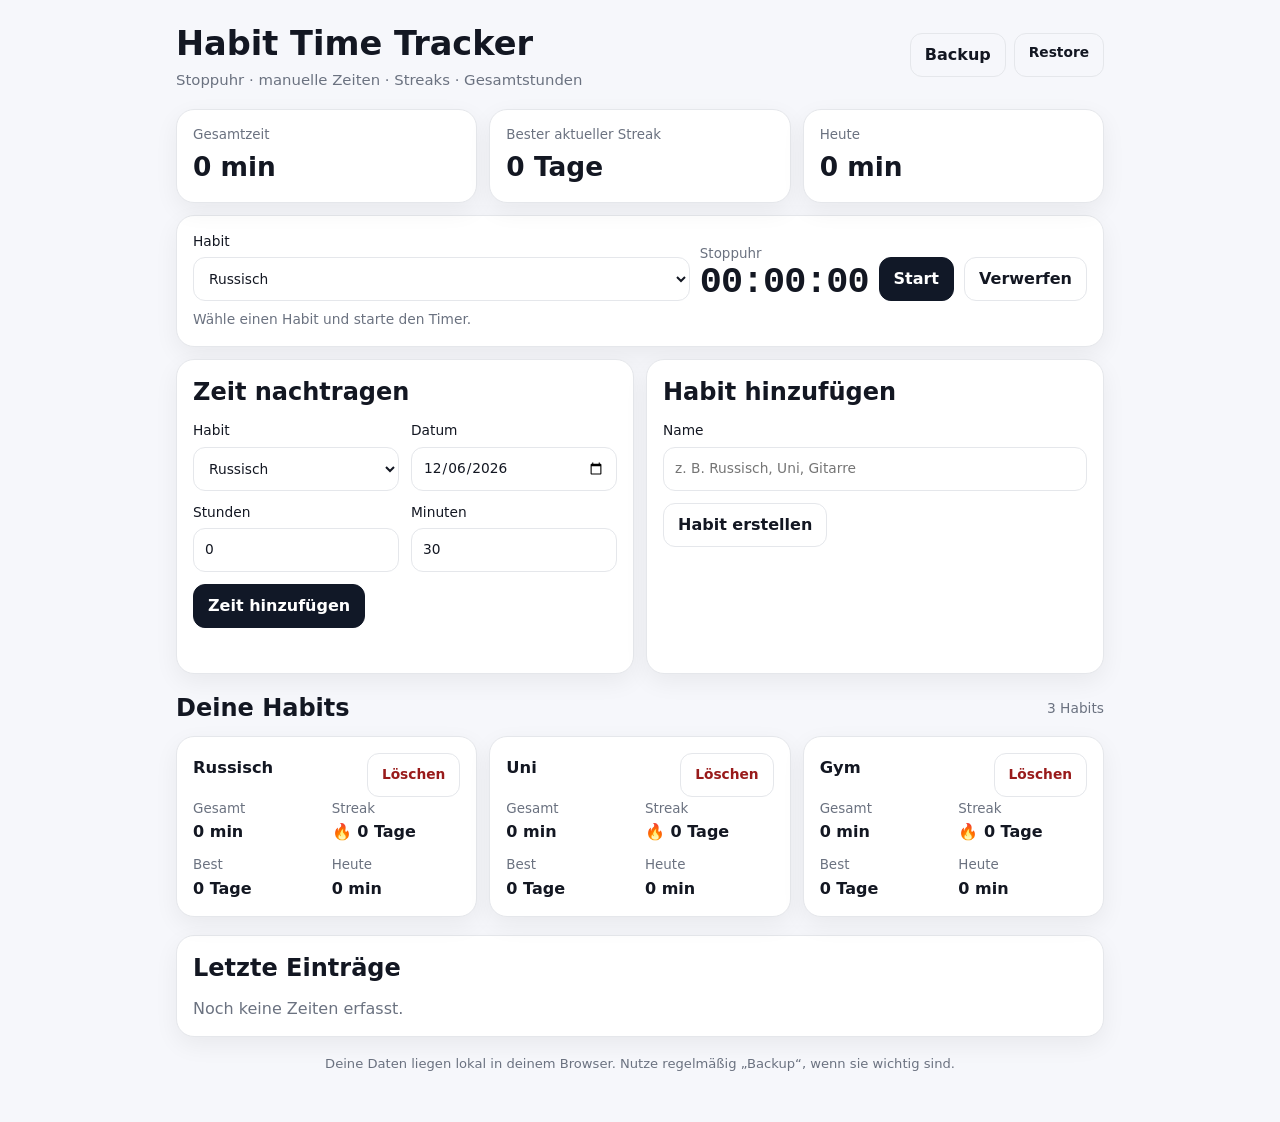
==== index.html @ 6d6ec173 "Add files via upload" ====
<!doctype html>
<html lang="de">
<head>
  <meta charset="utf-8">
  <meta name="viewport" content="width=device-width, initial-scale=1, viewport-fit=cover">
  <meta name="theme-color" content="#111827">
  <meta name="apple-mobile-web-app-capable" content="yes">
  <meta name="apple-mobile-web-app-status-bar-style" content="default">
  <meta name="apple-mobile-web-app-title" content="Time Tracker">
  <title>Habit Time Tracker</title>
  <link rel="manifest" href="./manifest.webmanifest">
  <link rel="icon" href="./icon.svg" type="image/svg+xml">
  <style>
    :root{
      --bg:#f6f7fb;--card:#ffffff;--text:#131722;--muted:#6b7280;--border:#e5e7eb;
      --accent:#111827;--accentText:#fff;--good:#166534;--danger:#991b1b;
      --shadow:0 8px 24px rgba(0,0,0,.06)
    }
    @media(prefers-color-scheme:dark){
      :root{--bg:#0f1115;--card:#171a21;--text:#f3f4f6;--muted:#9ca3af;--border:#2b303a;--accent:#f3f4f6;--accentText:#111827;--shadow:none}
    }
    *{box-sizing:border-box}
    body{margin:0;background:var(--bg);color:var(--text);font:16px/1.4 system-ui,-apple-system,BlinkMacSystemFont,"Segoe UI",sans-serif}
    button,input,select{font:inherit}
    button{cursor:pointer}
    .wrap{max-width:960px;margin:0 auto;padding:20px 16px 48px}
    header{display:flex;gap:12px;justify-content:space-between;align-items:center;margin-bottom:18px}
    h1{font-size:clamp(1.5rem,4vw,2.1rem);margin:0}
    .sub{color:var(--muted);font-size:.93rem;margin-top:3px}
    .grid{display:grid;gap:12px}
    .stats{grid-template-columns:repeat(3,1fr)}
    .two{grid-template-columns:repeat(2,1fr)}
    .card{background:var(--card);border:1px solid var(--border);border-radius:18px;padding:16px;box-shadow:var(--shadow)}
    .label{color:var(--muted);font-size:.84rem}
    .value{font-size:1.65rem;font-weight:750;margin-top:4px;word-break:break-word}
    .row{display:flex;gap:10px;align-items:end;flex-wrap:wrap}
    .grow{flex:1 1 180px}
    label{display:block;font-size:.86rem}
    input,select{width:100%;min-height:44px;margin-top:6px;border:1px solid var(--border);border-radius:12px;background:transparent;color:var(--text);padding:9px 11px}
    .btn{min-height:44px;border-radius:12px;padding:9px 14px;border:1px solid var(--border);background:transparent;color:var(--text);font-weight:650}
    .btn.primary{background:var(--accent);color:var(--accentText);border-color:var(--accent)}
    .btn.danger{color:var(--danger)}
    .timer{font:750 2.3rem/1 ui-monospace,SFMono-Regular,Menlo,monospace;letter-spacing:-1px}
    .section-title{font-weight:750;margin:0 0 12px}
    .habit-grid{grid-template-columns:repeat(3,1fr)}
    .habit-card h3{margin:0 0 12px;font-size:1.02rem}
    .mini{display:grid;grid-template-columns:1fr 1fr;gap:10px}
    .mini strong{display:block;margin-top:2px}
    .history-item{display:flex;justify-content:space-between;gap:12px;padding:10px 0;border-bottom:1px solid var(--border)}
    .history-item:last-child{border-bottom:0}
    .muted{color:var(--muted)}
    .small{font-size:.86rem}
    .status{min-height:20px;margin-top:9px;color:var(--muted);font-size:.86rem}
    .toolbar{display:flex;gap:8px;flex-wrap:wrap}
    .file-btn{position:relative;overflow:hidden}
    .file-btn input{position:absolute;inset:0;opacity:0;cursor:pointer;margin:0}
    footer{margin-top:18px;color:var(--muted);font-size:.82rem;text-align:center}
    @media(max-width:700px){
      .stats,.two,.habit-grid{grid-template-columns:1fr}
      header{align-items:flex-start;flex-direction:column}
      .timer{font-size:2rem}
    }
  </style>
</head>
<body>
<div class="wrap">
  <header>
    <div>
      <h1>Habit Time Tracker</h1>
      <div class="sub">Stoppuhr · manuelle Zeiten · Streaks · Gesamtstunden</div>
    </div>
    <div class="toolbar">
      <button id="exportBtn" class="btn" type="button">Backup</button>
      <label class="btn file-btn">Restore<input id="importInput" type="file" accept="application/json"></label>
    </div>
  </header>

  <section class="grid stats">
    <div class="card"><div class="label">Gesamtzeit</div><div id="totalTime" class="value">0 h</div></div>
    <div class="card"><div class="label">Bester aktueller Streak</div><div id="bestCurrentStreak" class="value">0 Tage</div></div>
    <div class="card"><div class="label">Heute</div><div id="todayTime" class="value">0 min</div></div>
  </section>

  <section class="card" style="margin-top:12px">
    <div class="row">
      <div class="grow">
        <label>Habit
          <select id="timerHabit"></select>
        </label>
      </div>
      <div>
        <div class="label">Stoppuhr</div>
        <div id="timerDisplay" class="timer">00:00:00</div>
      </div>
      <button id="timerBtn" class="btn primary" type="button">Start</button>
      <button id="discardBtn" class="btn" type="button" disabled>Verwerfen</button>
    </div>
    <div id="timerMessage" class="status">Wähle einen Habit und starte den Timer.</div>
  </section>

  <section class="grid two" style="margin-top:12px">
    <form id="manualForm" class="card">
      <h2 class="section-title">Zeit nachtragen</h2>
      <div class="grid two">
        <label>Habit<select id="manualHabit"></select></label>
        <label>Datum<input id="manualDate" type="date"></label>
        <label>Stunden<input id="manualHours" type="number" min="0" max="24" step="1" value="0"></label>
        <label>Minuten<input id="manualMinutes" type="number" min="0" max="59" step="1" value="30"></label>
      </div>
      <button class="btn primary" style="margin-top:12px" type="submit">Zeit hinzufügen</button>
      <div id="manualMessage" class="status"></div>
    </form>

    <form id="habitForm" class="card">
      <h2 class="section-title">Habit hinzufügen</h2>
      <label>Name<input id="habitName" type="text" maxlength="40" placeholder="z. B. Russisch, Uni, Gitarre"></label>
      <button class="btn" style="margin-top:12px" type="submit">Habit erstellen</button>
      <div id="habitMessage" class="status"></div>
    </form>
  </section>

  <section style="margin-top:18px">
    <div class="row" style="justify-content:space-between;align-items:center">
      <h2 class="section-title" style="margin:0">Deine Habits</h2>
      <div id="habitCount" class="muted small"></div>
    </div>
    <div id="habitCards" class="grid habit-grid" style="margin-top:10px"></div>
  </section>

  <section class="card" style="margin-top:18px">
    <h2 class="section-title">Letzte Einträge</h2>
    <div id="history"></div>
  </section>

  <footer>Deine Daten liegen lokal in deinem Browser. Nutze regelmäßig „Backup“, wenn sie wichtig sind.</footer>
</div>

<script>
(() => {
  const DB_NAME = 'habit_time_tracker_db';
  const DB_VERSION = 1;
  const $ = s => document.querySelector(s);
  let db;
  let habits = [];
  let entries = [];
  let running = false;
  let timerStartedAt = 0;
  let timerHabitId = null;
  let timerInterval = null;

  function uid(){
    return (crypto.randomUUID && crypto.randomUUID()) || `${Date.now()}-${Math.random().toString(16).slice(2)}`;
  }
  function todayISO(){
    const d = new Date();
    return [d.getFullYear(), String(d.getMonth()+1).padStart(2,'0'), String(d.getDate()).padStart(2,'0')].join('-');
  }
  function escapeHtml(s){
    return String(s).replace(/[&<>"']/g,c=>({'&':'&amp;','<':'&lt;','>':'&gt;','"':'&quot;',"'":'&#039;'}[c]));
  }
  function formatDuration(sec){
    sec = Math.max(0, Math.round(Number(sec)||0));
    const h = Math.floor(sec/3600), m = Math.floor((sec%3600)/60);
    return h ? `${h} h ${String(m).padStart(2,'0')} min` : `${m} min`;
  }
  function timerText(sec){
    sec=Math.max(0,Math.floor(sec));
    return [Math.floor(sec/3600),Math.floor((sec%3600)/60),sec%60].map(x=>String(x).padStart(2,'0')).join(':');
  }
  function currentElapsed(){
    return running ? (Date.now()-timerStartedAt)/1000 : 0;
  }
  function dateParts(iso){
    const [y,m,d]=iso.split('-').map(Number);
    return new Date(Date.UTC(y,m-1,d));
  }
  function dayDiff(a,b){return Math.round((dateParts(b)-dateParts(a))/86400000)}
  function streakForHabit(habitId){
    const dates=[...new Set(entries.filter(e=>e.habitId===habitId&&e.seconds>0).map(e=>e.date))].sort();
    if(!dates.length) return {current:0,best:0};
    let best=1,run=1;
    for(let i=1;i<dates.length;i++){
      if(dayDiff(dates[i-1],dates[i])===1) run++; else run=1;
      best=Math.max(best,run);
    }
    let anchor=todayISO();
    const set=new Set(dates);
    if(!set.has(anchor)){
      const d=new Date(); d.setDate(d.getDate()-1);
      anchor=[d.getFullYear(),String(d.getMonth()+1).padStart(2,'0'),String(d.getDate()).padStart(2,'0')].join('-');
    }
    let current=0;
    if(set.has(anchor)){
      current=1;
      let cursor=anchor;
      while(true){
        const d=dateParts(cursor); d.setUTCDate(d.getUTCDate()-1);
        const prev=d.toISOString().slice(0,10);
        if(!set.has(prev)) break;
        current++; cursor=prev;
      }
    }
    return {current,best};
  }

  function openDB(){
    return new Promise((resolve,reject)=>{
      const req=indexedDB.open(DB_NAME,DB_VERSION);
      req.onupgradeneeded=()=>{
        const d=req.result;
        if(!d.objectStoreNames.contains('habits')) d.createObjectStore('habits',{keyPath:'id'});
        if(!d.objectStoreNames.contains('entries')) d.createObjectStore('entries',{keyPath:'id'});
      };
      req.onsuccess=()=>resolve(req.result);
      req.onerror=()=>reject(req.error);
    });
  }
  function txPut(store,obj){
    return new Promise((resolve,reject)=>{
      const tx=db.transaction(store,'readwrite');
      tx.objectStore(store).put(obj);
      tx.oncomplete=()=>resolve();
      tx.onerror=()=>reject(tx.error);
    });
  }
  function txDelete(store,id){
    return new Promise((resolve,reject)=>{
      const tx=db.transaction(store,'readwrite');
      tx.objectStore(store).delete(id);
      tx.oncomplete=()=>resolve();
      tx.onerror=()=>reject(tx.error);
    });
  }
  function txAll(store){
    return new Promise((resolve,reject)=>{
      const req=db.transaction(store,'readonly').objectStore(store).getAll();
      req.onsuccess=()=>resolve(req.result);
      req.onerror=()=>reject(req.error);
    });
  }
  function clearStore(store){
    return new Promise((resolve,reject)=>{
      const tx=db.transaction(store,'readwrite');
      tx.objectStore(store).clear();
      tx.oncomplete=()=>resolve();
      tx.onerror=()=>reject(tx.error);
    });
  }

  async function load(){
    habits=await txAll('habits');
    entries=await txAll('entries');
    if(!habits.length){
      for(const name of ['Russisch','Uni','Gym']){
        const h={id:uid(),name,createdAt:Date.now()};
        await txPut('habits',h); habits.push(h);
      }
    }
    render();
  }

  function renderSelects(){
    const tSel=$('#timerHabit'), mSel=$('#manualHabit');
    const oldT=tSel.value, oldM=mSel.value;
    const opts=habits.map(h=>`<option value="${h.id}">${escapeHtml(h.name)}</option>`).join('');
    tSel.innerHTML=opts; mSel.innerHTML=opts;
    if(habits.some(h=>h.id===oldT)) tSel.value=oldT;
    if(habits.some(h=>h.id===oldM)) mSel.value=oldM;
  }
  function render(){
    renderSelects();
    const total=entries.reduce((a,e)=>a+e.seconds,0);
    const today=entries.filter(e=>e.date===todayISO()).reduce((a,e)=>a+e.seconds,0);
    const streaks=habits.map(h=>streakForHabit(h.id).current);
    $('#totalTime').textContent=formatDuration(total);
    $('#todayTime').textContent=formatDuration(today);
    $('#bestCurrentStreak').textContent=`${Math.max(0,...streaks)} Tage`;
    $('#habitCount').textContent=`${habits.length} Habits`;

    $('#habitCards').innerHTML=habits.map(h=>{
      const secs=entries.filter(e=>e.habitId===h.id).reduce((a,e)=>a+e.seconds,0);
      const s=streakForHabit(h.id);
      const todaySec=entries.filter(e=>e.habitId===h.id&&e.date===todayISO()).reduce((a,e)=>a+e.seconds,0);
      return `<article class="card habit-card">
        <div class="row" style="justify-content:space-between;align-items:center">
          <h3>${escapeHtml(h.name)}</h3>
          <button class="btn danger small delete-habit" data-id="${h.id}" type="button">Löschen</button>
        </div>
        <div class="mini">
          <div><span class="label">Gesamt</span><strong>${formatDuration(secs)}</strong></div>
          <div><span class="label">Streak</span><strong>🔥 ${s.current} Tage</strong></div>
          <div><span class="label">Best</span><strong>${s.best} Tage</strong></div>
          <div><span class="label">Heute</span><strong>${formatDuration(todaySec)}</strong></div>
        </div>
      </article>`;
    }).join('');

    document.querySelectorAll('.delete-habit').forEach(btn=>btn.addEventListener('click', async()=>{
      const id=btn.dataset.id;
      if(!confirm('Habit und alle zugehörigen Zeiteinträge wirklich löschen?')) return;
      const related=entries.filter(e=>e.habitId===id);
      for(const e of related) await txDelete('entries',e.id);
      await txDelete('habits',id);
      habits=habits.filter(h=>h.id!==id);
      entries=entries.filter(e=>e.habitId!==id);
      render();
    }));

    const recent=[...entries].sort((a,b)=>b.createdAt-a.createdAt).slice(0,20);
    $('#history').innerHTML=recent.length?recent.map(e=>{
      const h=habits.find(x=>x.id===e.habitId);
      return `<div class="history-item"><span><strong>${escapeHtml(h?h.name:'Gelöscht')}</strong> · ${e.date}</span><span>${formatDuration(e.seconds)}</span></div>`;
    }).join(''):'<div class="muted">Noch keine Zeiten erfasst.</div>';
  }

  $('#manualDate').value=todayISO();

  $('#timerBtn').addEventListener('click', async()=>{
    if(!habits.length) return;
    if(!running){
      running=true;
      timerStartedAt=Date.now();
      timerHabitId=$('#timerHabit').value;
      $('#timerBtn').textContent='Stop & speichern';
      $('#discardBtn').disabled=false;
      $('#timerMessage').textContent='Timer läuft…';
      timerInterval=setInterval(()=>$('#timerDisplay').textContent=timerText(currentElapsed()),1000);
    }else{
      const sec=Math.max(1,Math.round(currentElapsed()));
      running=false; clearInterval(timerInterval); timerInterval=null;
      const e={id:uid(),habitId:timerHabitId,date:todayISO(),seconds:sec,createdAt:Date.now()};
      await txPut('entries',e); entries.push(e);
      $('#timerBtn').textContent='Start'; $('#discardBtn').disabled=true;
      $('#timerDisplay').textContent='00:00:00';
      $('#timerMessage').textContent=`${formatDuration(sec)} gespeichert.`;
      render();
    }
  });
  $('#discardBtn').addEventListener('click',()=>{
    running=false; clearInterval(timerInterval); timerInterval=null;
    $('#timerBtn').textContent='Start'; $('#discardBtn').disabled=true;
    $('#timerDisplay').textContent='00:00:00'; $('#timerMessage').textContent='Timer verworfen.';
  });

  $('#manualForm').addEventListener('submit',async ev=>{
    ev.preventDefault();
    const h=Math.max(0,Math.min(24,Number($('#manualHours').value)||0));
    const m=Math.max(0,Math.min(59,Number($('#manualMinutes').value)||0));
    const sec=Math.round((h*60+m)*60), date=$('#manualDate').value;
    if(!date||sec<=0){$('#manualMessage').textContent='Bitte Datum und Zeit größer als 0 eingeben.';return}
    const e={id:uid(),habitId:$('#manualHabit').value,date,seconds:sec,createdAt:Date.now()};
    await txPut('entries',e); entries.push(e);
    $('#manualMessage').textContent=`${formatDuration(sec)} hinzugefügt.`; render();
  });

  $('#habitForm').addEventListener('submit',async ev=>{
    ev.preventDefault();
    const name=$('#habitName').value.trim();
    if(!name){$('#habitMessage').textContent='Gib dem Habit einen Namen.';return}
    if(habits.some(h=>h.name.toLowerCase()===name.toLowerCase())){$('#habitMessage').textContent='Diesen Habit gibt es schon.';return}
    const h={id:uid(),name,createdAt:Date.now()};
    await txPut('habits',h); habits.push(h); $('#habitName').value='';
    $('#habitMessage').textContent=`${name} erstellt.`; render();
  });

  $('#exportBtn').addEventListener('click',()=>{
    const payload={version:1,exportedAt:new Date().toISOString(),habits,entries};
    const blob=new Blob([JSON.stringify(payload,null,2)],{type:'application/json'});
    const a=document.createElement('a'); a.href=URL.createObjectURL(blob);
    a.download=`habit-tracker-backup-${todayISO()}.json`; a.click();
    setTimeout(()=>URL.revokeObjectURL(a.href),500);
  });

  $('#importInput').addEventListener('change',async ev=>{
    const file=ev.target.files&&ev.target.files[0]; if(!file)return;
    try{
      const data=JSON.parse(await file.text());
      if(!Array.isArray(data.habits)||!Array.isArray(data.entries)) throw new Error('Ungültiges Backup');
      if(!confirm('Aktuelle Daten durch dieses Backup ersetzen?')) return;
      await clearStore('habits'); await clearStore('entries');
      for(const h of data.habits) await txPut('habits',h);
      for(const e of data.entries) await txPut('entries',e);
      habits=data.habits; entries=data.entries; render();
      alert('Backup wiederhergestellt.');
    }catch(err){alert('Backup konnte nicht gelesen werden.');}
    ev.target.value='';
  });

  async function init(){
    try{
      db=await openDB(); await load();
      if('serviceWorker' in navigator){
        navigator.serviceWorker.register('./sw.js').catch(()=>{});
      }
    }catch(err){
      document.body.innerHTML='<div style="padding:24px;font-family:system-ui">Die lokale Datenbank konnte nicht geöffnet werden.</div>';
    }
  }
  init();
})();
</script>
</body>
</html>
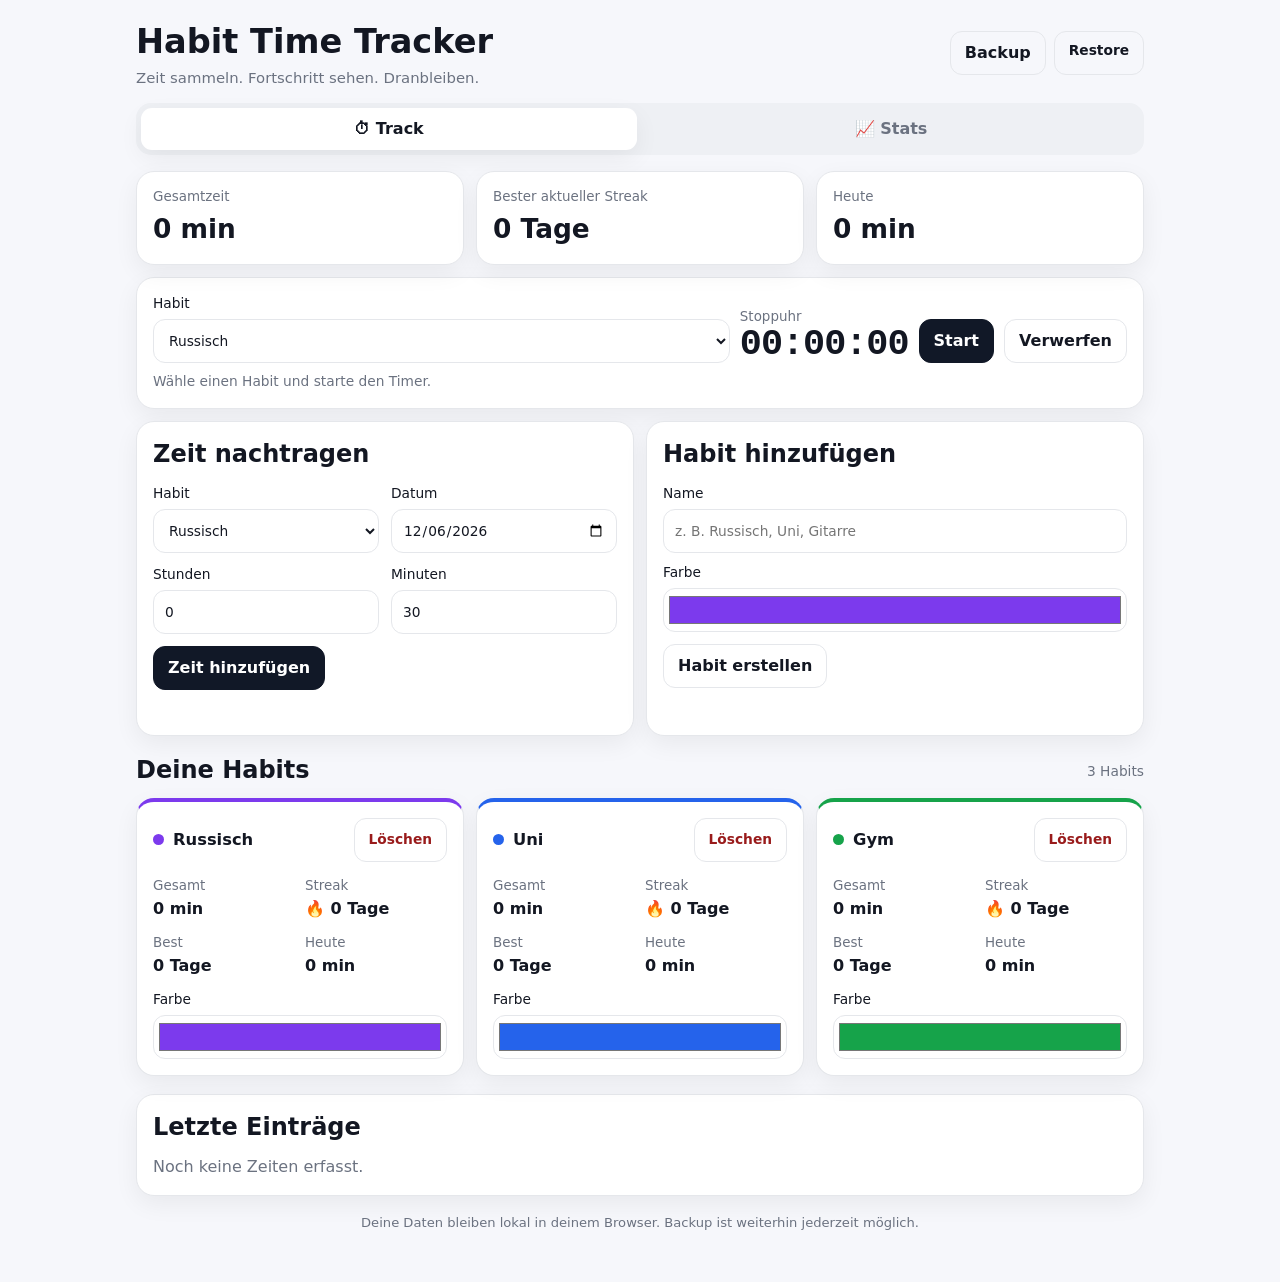
==== commit aaff1a6f: "Add motivational stats dashboard and habit colors" ====
--- a/index.html
+++ b/index.html
@@ -12,54 +12,64 @@
   <link rel="icon" href="./icon.svg" type="image/svg+xml">
   <style>
     :root{
-      --bg:#f6f7fb;--card:#ffffff;--text:#131722;--muted:#6b7280;--border:#e5e7eb;
-      --accent:#111827;--accentText:#fff;--good:#166534;--danger:#991b1b;
+      --bg:#f6f7fb;--card:#fff;--text:#131722;--muted:#6b7280;--border:#e5e7eb;
+      --accent:#111827;--accentText:#fff;--danger:#991b1b;--soft:#eef0f4;
       --shadow:0 8px 24px rgba(0,0,0,.06)
     }
     @media(prefers-color-scheme:dark){
-      :root{--bg:#0f1115;--card:#171a21;--text:#f3f4f6;--muted:#9ca3af;--border:#2b303a;--accent:#f3f4f6;--accentText:#111827;--shadow:none}
+      :root{--bg:#0f1115;--card:#171a21;--text:#f3f4f6;--muted:#9ca3af;--border:#2b303a;--accent:#f3f4f6;--accentText:#111827;--danger:#fca5a5;--soft:#20242c;--shadow:none}
     }
     *{box-sizing:border-box}
     body{margin:0;background:var(--bg);color:var(--text);font:16px/1.4 system-ui,-apple-system,BlinkMacSystemFont,"Segoe UI",sans-serif}
     button,input,select{font:inherit}
     button{cursor:pointer}
-    .wrap{max-width:960px;margin:0 auto;padding:20px 16px 48px}
-    header{display:flex;gap:12px;justify-content:space-between;align-items:center;margin-bottom:18px}
+    .wrap{max-width:1040px;margin:0 auto;padding:18px 16px 50px}
+    header{display:flex;gap:12px;justify-content:space-between;align-items:center;margin-bottom:14px}
     h1{font-size:clamp(1.5rem,4vw,2.1rem);margin:0}
     .sub{color:var(--muted);font-size:.93rem;margin-top:3px}
-    .grid{display:grid;gap:12px}
-    .stats{grid-template-columns:repeat(3,1fr)}
-    .two{grid-template-columns:repeat(2,1fr)}
+    .grid{display:grid;gap:12px}.stats{grid-template-columns:repeat(3,1fr)}.two{grid-template-columns:repeat(2,1fr)}
     .card{background:var(--card);border:1px solid var(--border);border-radius:18px;padding:16px;box-shadow:var(--shadow)}
-    .label{color:var(--muted);font-size:.84rem}
-    .value{font-size:1.65rem;font-weight:750;margin-top:4px;word-break:break-word}
-    .row{display:flex;gap:10px;align-items:end;flex-wrap:wrap}
-    .grow{flex:1 1 180px}
+    .label{color:var(--muted);font-size:.84rem}.value{font-size:1.65rem;font-weight:780;margin-top:4px;word-break:break-word}
+    .row{display:flex;gap:10px;align-items:end;flex-wrap:wrap}.grow{flex:1 1 180px}
     label{display:block;font-size:.86rem}
     input,select{width:100%;min-height:44px;margin-top:6px;border:1px solid var(--border);border-radius:12px;background:transparent;color:var(--text);padding:9px 11px}
-    .btn{min-height:44px;border-radius:12px;padding:9px 14px;border:1px solid var(--border);background:transparent;color:var(--text);font-weight:650}
-    .btn.primary{background:var(--accent);color:var(--accentText);border-color:var(--accent)}
-    .btn.danger{color:var(--danger)}
-    .timer{font:750 2.3rem/1 ui-monospace,SFMono-Regular,Menlo,monospace;letter-spacing:-1px}
-    .section-title{font-weight:750;margin:0 0 12px}
-    .habit-grid{grid-template-columns:repeat(3,1fr)}
-    .habit-card h3{margin:0 0 12px;font-size:1.02rem}
-    .mini{display:grid;grid-template-columns:1fr 1fr;gap:10px}
-    .mini strong{display:block;margin-top:2px}
-    .history-item{display:flex;justify-content:space-between;gap:12px;padding:10px 0;border-bottom:1px solid var(--border)}
-    .history-item:last-child{border-bottom:0}
-    .muted{color:var(--muted)}
-    .small{font-size:.86rem}
-    .status{min-height:20px;margin-top:9px;color:var(--muted);font-size:.86rem}
-    .toolbar{display:flex;gap:8px;flex-wrap:wrap}
-    .file-btn{position:relative;overflow:hidden}
-    .file-btn input{position:absolute;inset:0;opacity:0;cursor:pointer;margin:0}
+    input[type=color]{padding:3px;min-height:44px}
+    .btn{min-height:44px;border-radius:12px;padding:9px 14px;border:1px solid var(--border);background:transparent;color:var(--text);font-weight:680}
+    .btn.primary{background:var(--accent);color:var(--accentText);border-color:var(--accent)}.btn.danger{color:var(--danger)}
+    .timer{font:760 2.3rem/1 ui-monospace,SFMono-Regular,Menlo,monospace;letter-spacing:-1px}
+    .section-title{font-weight:780;margin:0 0 12px}.habit-grid{grid-template-columns:repeat(3,1fr)}
+    .habit-card h3{margin:0;font-size:1.02rem}.mini{display:grid;grid-template-columns:1fr 1fr;gap:10px}.mini strong{display:block;margin-top:2px}
+    .history-item{display:flex;justify-content:space-between;gap:12px;padding:10px 0;border-bottom:1px solid var(--border)}.history-item:last-child{border-bottom:0}
+    .muted{color:var(--muted)}.small{font-size:.86rem}.status{min-height:20px;margin-top:9px;color:var(--muted);font-size:.86rem}
+    .toolbar{display:flex;gap:8px;flex-wrap:wrap}.file-btn{position:relative;overflow:hidden}.file-btn input{position:absolute;inset:0;opacity:0;cursor:pointer;margin:0}
+    .tabs{display:grid;grid-template-columns:1fr 1fr;gap:6px;background:var(--soft);padding:5px;border-radius:15px;margin:8px 0 16px}
+    .tab-btn{border:0;border-radius:11px;padding:10px 12px;background:transparent;color:var(--muted);font-weight:750}
+    .tab-btn.active{background:var(--card);color:var(--text);box-shadow:var(--shadow)}
+    .tab-panel{display:none}.tab-panel.active{display:block}
+    .habit-title{display:flex;gap:9px;align-items:center}.dot{width:11px;height:11px;border-radius:50%;flex:0 0 auto}
+    .color-row{display:flex;align-items:center;gap:8px;margin-top:12px}.color-row label{flex:1}
+    .motivation{padding:18px;background:linear-gradient(135deg,var(--card),var(--soft));border:1px solid var(--border);border-radius:20px}
+    .motivation .big{font-size:clamp(1.45rem,5vw,2.25rem);font-weight:830;line-height:1.12;margin-top:5px}
+    .metric-grid{display:grid;grid-template-columns:repeat(4,1fr);gap:10px;margin-top:12px}
+    .metric{padding:14px;border:1px solid var(--border);border-radius:16px;background:var(--card)}.metric strong{display:block;font-size:1.2rem;margin-top:3px}
+    .chart-card{margin-top:12px}.chart-wrap{height:230px;position:relative}.chart-wrap canvas{width:100%;height:100%}
+    .heatmap-wrap{overflow-x:auto;padding-bottom:6px}.heatmap{display:grid;grid-auto-flow:column;grid-template-rows:repeat(7,13px);grid-auto-columns:13px;gap:4px;min-width:max-content;padding:4px}
+    .heat-cell{width:13px;height:13px;border-radius:3px;background:var(--soft);outline:1px solid color-mix(in srgb,var(--border) 75%,transparent)}
+    .heat-legend{display:flex;align-items:center;gap:6px;justify-content:flex-end;margin-top:9px}.heat-legend .heat-cell{display:inline-block}
+    .habit-filter{display:flex;gap:8px;overflow-x:auto;padding:2px 0 8px}.filter-pill{white-space:nowrap;border:1px solid var(--border);background:var(--card);color:var(--text);border-radius:999px;padding:8px 11px;font-weight:650}
+    .filter-pill.active{outline:2px solid currentColor;outline-offset:1px}
+    .record-grid{display:grid;grid-template-columns:repeat(4,1fr);gap:10px}.record{padding:14px;border-radius:16px;border:1px solid var(--border);background:var(--card)}
+    .record .emoji{font-size:1.25rem}.record strong{display:block;margin-top:3px;font-size:1.05rem}
+    .achievement-grid{display:grid;grid-template-columns:repeat(3,1fr);gap:10px}
+    .achievement{padding:14px;border-radius:16px;border:1px solid var(--border);background:var(--card);opacity:.5}.achievement.unlocked{opacity:1}.achievement .icon{font-size:1.55rem}
+    .bar-list{display:grid;gap:10px}.bar-label{display:flex;justify-content:space-between;gap:12px;font-size:.9rem;margin-bottom:5px}
+    .bar-track{height:10px;background:var(--soft);border-radius:999px;overflow:hidden}.bar-fill{height:100%;border-radius:999px}
     footer{margin-top:18px;color:var(--muted);font-size:.82rem;text-align:center}
-    @media(max-width:700px){
-      .stats,.two,.habit-grid{grid-template-columns:1fr}
-      header{align-items:flex-start;flex-direction:column}
-      .timer{font-size:2rem}
+    @media(max-width:760px){
+      .stats,.two,.habit-grid,.metric-grid,.record-grid,.achievement-grid{grid-template-columns:1fr 1fr}
+      header{align-items:flex-start;flex-direction:column}.timer{font-size:2rem}
     }
+    @media(max-width:460px){.stats,.two,.habit-grid,.metric-grid,.record-grid,.achievement-grid{grid-template-columns:1fr}}
   </style>
 </head>
 <body>
@@ -67,7 +77,7 @@
   <header>
     <div>
       <h1>Habit Time Tracker</h1>
-      <div class="sub">Stoppuhr · manuelle Zeiten · Streaks · Gesamtstunden</div>
+      <div class="sub">Zeit sammeln. Fortschritt sehen. Dranbleiben.</div>
     </div>
     <div class="toolbar">
       <button id="exportBtn" class="btn" type="button">Backup</button>
@@ -75,329 +85,370 @@
     </div>
   </header>
 
-  <section class="grid stats">
-    <div class="card"><div class="label">Gesamtzeit</div><div id="totalTime" class="value">0 h</div></div>
-    <div class="card"><div class="label">Bester aktueller Streak</div><div id="bestCurrentStreak" class="value">0 Tage</div></div>
-    <div class="card"><div class="label">Heute</div><div id="todayTime" class="value">0 min</div></div>
-  </section>
-
-  <section class="card" style="margin-top:12px">
-    <div class="row">
-      <div class="grow">
-        <label>Habit
-          <select id="timerHabit"></select>
-        </label>
-      </div>
-      <div>
-        <div class="label">Stoppuhr</div>
-        <div id="timerDisplay" class="timer">00:00:00</div>
-      </div>
-      <button id="timerBtn" class="btn primary" type="button">Start</button>
-      <button id="discardBtn" class="btn" type="button" disabled>Verwerfen</button>
+  <nav class="tabs" aria-label="Ansicht wechseln">
+    <button class="tab-btn active" data-tab="track" type="button">⏱ Track</button>
+    <button class="tab-btn" data-tab="stats" type="button">📈 Stats</button>
+  </nav>
+
+  <main>
+    <div id="tab-track" class="tab-panel active">
+      <section class="grid stats">
+        <div class="card"><div class="label">Gesamtzeit</div><div id="totalTime" class="value">0 h</div></div>
+        <div class="card"><div class="label">Bester aktueller Streak</div><div id="bestCurrentStreak" class="value">0 Tage</div></div>
+        <div class="card"><div class="label">Heute</div><div id="todayTime" class="value">0 min</div></div>
+      </section>
+
+      <section class="card" style="margin-top:12px">
+        <div class="row">
+          <div class="grow"><label>Habit<select id="timerHabit"></select></label></div>
+          <div><div class="label">Stoppuhr</div><div id="timerDisplay" class="timer">00:00:00</div></div>
+          <button id="timerBtn" class="btn primary" type="button">Start</button>
+          <button id="discardBtn" class="btn" type="button" disabled>Verwerfen</button>
+        </div>
+        <div id="timerMessage" class="status">Wähle einen Habit und starte den Timer.</div>
+      </section>
+
+      <section class="grid two" style="margin-top:12px">
+        <form id="manualForm" class="card">
+          <h2 class="section-title">Zeit nachtragen</h2>
+          <div class="grid two">
+            <label>Habit<select id="manualHabit"></select></label>
+            <label>Datum<input id="manualDate" type="date"></label>
+            <label>Stunden<input id="manualHours" type="number" min="0" max="24" step="1" value="0"></label>
+            <label>Minuten<input id="manualMinutes" type="number" min="0" max="59" step="1" value="30"></label>
+          </div>
+          <button class="btn primary" style="margin-top:12px" type="submit">Zeit hinzufügen</button>
+          <div id="manualMessage" class="status"></div>
+        </form>
+
+        <form id="habitForm" class="card">
+          <h2 class="section-title">Habit hinzufügen</h2>
+          <label>Name<input id="habitName" type="text" maxlength="40" placeholder="z. B. Russisch, Uni, Gitarre"></label>
+          <label style="margin-top:10px">Farbe<input id="habitColor" type="color" value="#7c3aed"></label>
+          <button class="btn" style="margin-top:12px" type="submit">Habit erstellen</button>
+          <div id="habitMessage" class="status"></div>
+        </form>
+      </section>
+
+      <section style="margin-top:18px">
+        <div class="row" style="justify-content:space-between;align-items:center">
+          <h2 class="section-title" style="margin:0">Deine Habits</h2>
+          <div id="habitCount" class="muted small"></div>
+        </div>
+        <div id="habitCards" class="grid habit-grid" style="margin-top:10px"></div>
+      </section>
+
+      <section class="card" style="margin-top:18px">
+        <h2 class="section-title">Letzte Einträge</h2>
+        <div id="history"></div>
+      </section>
     </div>
-    <div id="timerMessage" class="status">Wähle einen Habit und starte den Timer.</div>
-  </section>
-
-  <section class="grid two" style="margin-top:12px">
-    <form id="manualForm" class="card">
-      <h2 class="section-title">Zeit nachtragen</h2>
-      <div class="grid two">
-        <label>Habit<select id="manualHabit"></select></label>
-        <label>Datum<input id="manualDate" type="date"></label>
-        <label>Stunden<input id="manualHours" type="number" min="0" max="24" step="1" value="0"></label>
-        <label>Minuten<input id="manualMinutes" type="number" min="0" max="59" step="1" value="30"></label>
-      </div>
-      <button class="btn primary" style="margin-top:12px" type="submit">Zeit hinzufügen</button>
-      <div id="manualMessage" class="status"></div>
-    </form>
-
-    <form id="habitForm" class="card">
-      <h2 class="section-title">Habit hinzufügen</h2>
-      <label>Name<input id="habitName" type="text" maxlength="40" placeholder="z. B. Russisch, Uni, Gitarre"></label>
-      <button class="btn" style="margin-top:12px" type="submit">Habit erstellen</button>
-      <div id="habitMessage" class="status"></div>
-    </form>
-  </section>
-
-  <section style="margin-top:18px">
-    <div class="row" style="justify-content:space-between;align-items:center">
-      <h2 class="section-title" style="margin:0">Deine Habits</h2>
-      <div id="habitCount" class="muted small"></div>
+
+    <div id="tab-stats" class="tab-panel">
+      <section class="motivation">
+        <div class="label">Dein Momentum</div>
+        <div id="momentumText" class="big">Heute zählt.</div>
+        <div id="momentumSub" class="muted" style="margin-top:8px">Jede Session baut auf der letzten auf.</div>
+      </section>
+
+      <section class="metric-grid">
+        <div class="metric"><div class="label">Diese Woche</div><strong id="weekTotal">0 min</strong><span id="weekDelta" class="small muted">–</span></div>
+        <div class="metric"><div class="label">Letzte 30 Tage</div><strong id="monthTotal">0 min</strong><span class="small muted">aktive Zeit</span></div>
+        <div class="metric"><div class="label">Aktive Tage</div><strong id="activeDays">0</strong><span class="small muted">gesamt</span></div>
+        <div class="metric"><div class="label">Investierte Lebenszeit</div><strong id="lifeTime">0 h</strong><span id="lifeTimeDays" class="small muted">0 Tage</span></div>
+      </section>
+
+      <section class="card chart-card">
+        <div class="row" style="justify-content:space-between;align-items:center">
+          <div><h2 class="section-title" style="margin:0">Letzte 14 Tage</h2><div class="small muted">Zeit pro Tag</div></div>
+        </div>
+        <div class="chart-wrap"><canvas id="dailyChart"></canvas></div>
+      </section>
+
+      <section class="card chart-card">
+        <h2 class="section-title">Jahres-Heatmap</h2>
+        <div class="habit-filter" id="heatmapFilters"></div>
+        <div class="heatmap-wrap"><div id="heatmap" class="heatmap"></div></div>
+        <div class="heat-legend"><span class="small muted">weniger</span><span class="heat-cell" data-l="1"></span><span class="heat-cell" data-l="2"></span><span class="heat-cell" data-l="3"></span><span class="heat-cell" data-l="4"></span><span class="small muted">mehr</span></div>
+      </section>
+
+      <section class="grid two chart-card">
+        <div class="card">
+          <h2 class="section-title">Kumulative Stunden</h2>
+          <div class="chart-wrap"><canvas id="cumulativeChart"></canvas></div>
+        </div>
+        <div class="card">
+          <h2 class="section-title">Zeit nach Habit</h2>
+          <div id="habitBars" class="bar-list"></div>
+        </div>
+      </section>
+
+      <section class="card chart-card">
+        <h2 class="section-title">Persönliche Rekorde</h2>
+        <div id="records" class="record-grid"></div>
+      </section>
+
+      <section class="card chart-card">
+        <h2 class="section-title">Milestones</h2>
+        <div id="achievements" class="achievement-grid"></div>
+      </section>
     </div>
-    <div id="habitCards" class="grid habit-grid" style="margin-top:10px"></div>
-  </section>
-
-  <section class="card" style="margin-top:18px">
-    <h2 class="section-title">Letzte Einträge</h2>
-    <div id="history"></div>
-  </section>
-
-  <footer>Deine Daten liegen lokal in deinem Browser. Nutze regelmäßig „Backup“, wenn sie wichtig sind.</footer>
+  </main>
+
+  <footer>Deine Daten bleiben lokal in deinem Browser. Backup ist weiterhin jederzeit möglich.</footer>
 </div>
 
 <script>
 (() => {
-  const DB_NAME = 'habit_time_tracker_db';
-  const DB_VERSION = 1;
-  const $ = s => document.querySelector(s);
-  let db;
-  let habits = [];
-  let entries = [];
-  let running = false;
-  let timerStartedAt = 0;
-  let timerHabitId = null;
-  let timerInterval = null;
-
-  function uid(){
-    return (crypto.randomUUID && crypto.randomUUID()) || `${Date.now()}-${Math.random().toString(16).slice(2)}`;
-  }
-  function todayISO(){
-    const d = new Date();
-    return [d.getFullYear(), String(d.getMonth()+1).padStart(2,'0'), String(d.getDate()).padStart(2,'0')].join('-');
-  }
-  function escapeHtml(s){
-    return String(s).replace(/[&<>"']/g,c=>({'&':'&amp;','<':'&lt;','>':'&gt;','"':'&quot;',"'":'&#039;'}[c]));
-  }
-  function formatDuration(sec){
-    sec = Math.max(0, Math.round(Number(sec)||0));
-    const h = Math.floor(sec/3600), m = Math.floor((sec%3600)/60);
-    return h ? `${h} h ${String(m).padStart(2,'0')} min` : `${m} min`;
-  }
-  function timerText(sec){
-    sec=Math.max(0,Math.floor(sec));
-    return [Math.floor(sec/3600),Math.floor((sec%3600)/60),sec%60].map(x=>String(x).padStart(2,'0')).join(':');
-  }
-  function currentElapsed(){
-    return running ? (Date.now()-timerStartedAt)/1000 : 0;
-  }
-  function dateParts(iso){
-    const [y,m,d]=iso.split('-').map(Number);
-    return new Date(Date.UTC(y,m-1,d));
-  }
-  function dayDiff(a,b){return Math.round((dateParts(b)-dateParts(a))/86400000)}
+  const DB_NAME='habit_time_tracker_db';
+  const DB_VERSION=1;
+  const DEFAULT_COLORS=['#7c3aed','#2563eb','#16a34a','#ea580c','#db2777','#0891b2','#ca8a04','#4f46e5'];
+  const $=s=>document.querySelector(s);
+  let db,habits=[],entries=[],running=false,timerStartedAt=0,timerHabitId=null,timerInterval=null,heatmapHabit='all';
+
+  const uid=()=> (crypto.randomUUID&&crypto.randomUUID()) || `${Date.now()}-${Math.random().toString(16).slice(2)}`;
+  function todayISO(d=new Date()){return [d.getFullYear(),String(d.getMonth()+1).padStart(2,'0'),String(d.getDate()).padStart(2,'0')].join('-')}
+  function localDateFromISO(iso){const [y,m,d]=iso.split('-').map(Number);return new Date(y,m-1,d)}
+  function escapeHtml(s){return String(s).replace(/[&<>"']/g,c=>({'&':'&amp;','<':'&lt;','>':'&gt;','"':'&quot;',"'":'&#039;'}[c]))}
+  function formatDuration(sec){sec=Math.max(0,Math.round(Number(sec)||0));const h=Math.floor(sec/3600),m=Math.floor((sec%3600)/60);return h?`${h} h ${String(m).padStart(2,'0')} min`:`${m} min`}
+  function compactDuration(sec){sec=Math.max(0,Math.round(Number(sec)||0));const h=sec/3600;return h>=10?`${Math.round(h)} h`:h>=1?`${h.toFixed(1).replace('.',',')} h`:`${Math.round(sec/60)} min`}
+  function timerText(sec){sec=Math.max(0,Math.floor(sec));return [Math.floor(sec/3600),Math.floor((sec%3600)/60),sec%60].map(x=>String(x).padStart(2,'0')).join(':')}
+  function currentElapsed(){return running?(Date.now()-timerStartedAt)/1000:0}
+  function habitColor(h,index=0){return h.color||DEFAULT_COLORS[index%DEFAULT_COLORS.length]}
+  function secondsFor(filterFn){return entries.filter(filterFn).reduce((a,e)=>a+(Number(e.seconds)||0),0)}
+  function dayDiff(a,b){return Math.round((localDateFromISO(b)-localDateFromISO(a))/86400000)}
+
   function streakForHabit(habitId){
     const dates=[...new Set(entries.filter(e=>e.habitId===habitId&&e.seconds>0).map(e=>e.date))].sort();
-    if(!dates.length) return {current:0,best:0};
+    if(!dates.length)return{current:0,best:0};
     let best=1,run=1;
-    for(let i=1;i<dates.length;i++){
-      if(dayDiff(dates[i-1],dates[i])===1) run++; else run=1;
-      best=Math.max(best,run);
-    }
-    let anchor=todayISO();
-    const set=new Set(dates);
-    if(!set.has(anchor)){
-      const d=new Date(); d.setDate(d.getDate()-1);
-      anchor=[d.getFullYear(),String(d.getMonth()+1).padStart(2,'0'),String(d.getDate()).padStart(2,'0')].join('-');
-    }
+    for(let i=1;i<dates.length;i++){if(dayDiff(dates[i-1],dates[i])===1)run++;else run=1;best=Math.max(best,run)}
+    let anchor=todayISO(),set=new Set(dates);
+    if(!set.has(anchor)){const d=new Date();d.setDate(d.getDate()-1);anchor=todayISO(d)}
     let current=0;
-    if(set.has(anchor)){
-      current=1;
-      let cursor=anchor;
-      while(true){
-        const d=dateParts(cursor); d.setUTCDate(d.getUTCDate()-1);
-        const prev=d.toISOString().slice(0,10);
-        if(!set.has(prev)) break;
-        current++; cursor=prev;
-      }
-    }
-    return {current,best};
-  }
-
-  function openDB(){
-    return new Promise((resolve,reject)=>{
-      const req=indexedDB.open(DB_NAME,DB_VERSION);
-      req.onupgradeneeded=()=>{
-        const d=req.result;
-        if(!d.objectStoreNames.contains('habits')) d.createObjectStore('habits',{keyPath:'id'});
-        if(!d.objectStoreNames.contains('entries')) d.createObjectStore('entries',{keyPath:'id'});
-      };
-      req.onsuccess=()=>resolve(req.result);
-      req.onerror=()=>reject(req.error);
-    });
-  }
-  function txPut(store,obj){
-    return new Promise((resolve,reject)=>{
-      const tx=db.transaction(store,'readwrite');
-      tx.objectStore(store).put(obj);
-      tx.oncomplete=()=>resolve();
-      tx.onerror=()=>reject(tx.error);
-    });
-  }
-  function txDelete(store,id){
-    return new Promise((resolve,reject)=>{
-      const tx=db.transaction(store,'readwrite');
-      tx.objectStore(store).delete(id);
-      tx.oncomplete=()=>resolve();
-      tx.onerror=()=>reject(tx.error);
-    });
-  }
-  function txAll(store){
-    return new Promise((resolve,reject)=>{
-      const req=db.transaction(store,'readonly').objectStore(store).getAll();
-      req.onsuccess=()=>resolve(req.result);
-      req.onerror=()=>reject(req.error);
-    });
-  }
-  function clearStore(store){
-    return new Promise((resolve,reject)=>{
-      const tx=db.transaction(store,'readwrite');
-      tx.objectStore(store).clear();
-      tx.oncomplete=()=>resolve();
-      tx.onerror=()=>reject(tx.error);
-    });
-  }
+    if(set.has(anchor)){current=1;let cursor=localDateFromISO(anchor);while(true){cursor=new Date(cursor);cursor.setDate(cursor.getDate()-1);const prev=todayISO(cursor);if(!set.has(prev))break;current++}}
+    return{current,best}
+  }
+
+  function openDB(){return new Promise((resolve,reject)=>{const req=indexedDB.open(DB_NAME,DB_VERSION);req.onupgradeneeded=()=>{const d=req.result;if(!d.objectStoreNames.contains('habits'))d.createObjectStore('habits',{keyPath:'id'});if(!d.objectStoreNames.contains('entries'))d.createObjectStore('entries',{keyPath:'id'})};req.onsuccess=()=>resolve(req.result);req.onerror=()=>reject(req.error)})}
+  function txPut(store,obj){return new Promise((resolve,reject)=>{const tx=db.transaction(store,'readwrite');tx.objectStore(store).put(obj);tx.oncomplete=()=>resolve();tx.onerror=()=>reject(tx.error)})}
+  function txDelete(store,id){return new Promise((resolve,reject)=>{const tx=db.transaction(store,'readwrite');tx.objectStore(store).delete(id);tx.oncomplete=()=>resolve();tx.onerror=()=>reject(tx.error)})}
+  function txAll(store){return new Promise((resolve,reject)=>{const req=db.transaction(store,'readonly').objectStore(store).getAll();req.onsuccess=()=>resolve(req.result);req.onerror=()=>reject(req.error)})}
+  function clearStore(store){return new Promise((resolve,reject)=>{const tx=db.transaction(store,'readwrite');tx.objectStore(store).clear();tx.oncomplete=()=>resolve();tx.onerror=()=>reject(tx.error)})}
 
   async function load(){
-    habits=await txAll('habits');
-    entries=await txAll('entries');
+    habits=await txAll('habits');entries=await txAll('entries');
     if(!habits.length){
-      for(const name of ['Russisch','Uni','Gym']){
-        const h={id:uid(),name,createdAt:Date.now()};
-        await txPut('habits',h); habits.push(h);
-      }
+      for(const [i,name] of ['Russisch','Uni','Gym'].entries()){const h={id:uid(),name,color:DEFAULT_COLORS[i],createdAt:Date.now()};await txPut('habits',h);habits.push(h)}
     }
     render();
   }
 
   function renderSelects(){
-    const tSel=$('#timerHabit'), mSel=$('#manualHabit');
-    const oldT=tSel.value, oldM=mSel.value;
+    const t=$('#timerHabit'),m=$('#manualHabit'),oldT=t.value,oldM=m.value;
     const opts=habits.map(h=>`<option value="${h.id}">${escapeHtml(h.name)}</option>`).join('');
-    tSel.innerHTML=opts; mSel.innerHTML=opts;
-    if(habits.some(h=>h.id===oldT)) tSel.value=oldT;
-    if(habits.some(h=>h.id===oldM)) mSel.value=oldM;
-  }
-  function render(){
+    t.innerHTML=opts;m.innerHTML=opts;if(habits.some(h=>h.id===oldT))t.value=oldT;if(habits.some(h=>h.id===oldM))m.value=oldM;
+  }
+
+  function renderTrack(){
     renderSelects();
-    const total=entries.reduce((a,e)=>a+e.seconds,0);
-    const today=entries.filter(e=>e.date===todayISO()).reduce((a,e)=>a+e.seconds,0);
-    const streaks=habits.map(h=>streakForHabit(h.id).current);
-    $('#totalTime').textContent=formatDuration(total);
-    $('#todayTime').textContent=formatDuration(today);
-    $('#bestCurrentStreak').textContent=`${Math.max(0,...streaks)} Tage`;
-    $('#habitCount').textContent=`${habits.length} Habits`;
-
-    $('#habitCards').innerHTML=habits.map(h=>{
-      const secs=entries.filter(e=>e.habitId===h.id).reduce((a,e)=>a+e.seconds,0);
-      const s=streakForHabit(h.id);
-      const todaySec=entries.filter(e=>e.habitId===h.id&&e.date===todayISO()).reduce((a,e)=>a+e.seconds,0);
-      return `<article class="card habit-card">
+    const total=secondsFor(()=>true),today=secondsFor(e=>e.date===todayISO()),streaks=habits.map(h=>streakForHabit(h.id).current);
+    $('#totalTime').textContent=formatDuration(total);$('#todayTime').textContent=formatDuration(today);$('#bestCurrentStreak').textContent=`${Math.max(0,...streaks)} Tage`;$('#habitCount').textContent=`${habits.length} Habits`;
+
+    $('#habitCards').innerHTML=habits.map((h,i)=>{
+      const secs=secondsFor(e=>e.habitId===h.id),s=streakForHabit(h.id),todaySec=secondsFor(e=>e.habitId===h.id&&e.date===todayISO()),color=habitColor(h,i);
+      return `<article class="card habit-card" style="border-top:4px solid ${color}">
         <div class="row" style="justify-content:space-between;align-items:center">
-          <h3>${escapeHtml(h.name)}</h3>
+          <div class="habit-title"><span class="dot" style="background:${color}"></span><h3>${escapeHtml(h.name)}</h3></div>
           <button class="btn danger small delete-habit" data-id="${h.id}" type="button">Löschen</button>
         </div>
-        <div class="mini">
+        <div class="mini" style="margin-top:12px">
           <div><span class="label">Gesamt</span><strong>${formatDuration(secs)}</strong></div>
           <div><span class="label">Streak</span><strong>🔥 ${s.current} Tage</strong></div>
           <div><span class="label">Best</span><strong>${s.best} Tage</strong></div>
           <div><span class="label">Heute</span><strong>${formatDuration(todaySec)}</strong></div>
         </div>
+        <div class="color-row"><label>Farbe<input class="habit-color" data-id="${h.id}" type="color" value="${color}"></label></div>
       </article>`;
     }).join('');
 
-    document.querySelectorAll('.delete-habit').forEach(btn=>btn.addEventListener('click', async()=>{
-      const id=btn.dataset.id;
-      if(!confirm('Habit und alle zugehörigen Zeiteinträge wirklich löschen?')) return;
-      const related=entries.filter(e=>e.habitId===id);
-      for(const e of related) await txDelete('entries',e.id);
-      await txDelete('habits',id);
-      habits=habits.filter(h=>h.id!==id);
-      entries=entries.filter(e=>e.habitId!==id);
-      render();
+    document.querySelectorAll('.habit-color').forEach(input=>input.addEventListener('change',async()=>{
+      const h=habits.find(x=>x.id===input.dataset.id);if(!h)return;h.color=input.value;await txPut('habits',h);render();
     }));
-
-    const recent=[...entries].sort((a,b)=>b.createdAt-a.createdAt).slice(0,20);
-    $('#history').innerHTML=recent.length?recent.map(e=>{
-      const h=habits.find(x=>x.id===e.habitId);
-      return `<div class="history-item"><span><strong>${escapeHtml(h?h.name:'Gelöscht')}</strong> · ${e.date}</span><span>${formatDuration(e.seconds)}</span></div>`;
-    }).join(''):'<div class="muted">Noch keine Zeiten erfasst.</div>';
-  }
+    document.querySelectorAll('.delete-habit').forEach(btn=>btn.addEventListener('click',async()=>{
+      const id=btn.dataset.id;if(!confirm('Habit und alle zugehörigen Zeiteinträge wirklich löschen?'))return;
+      for(const e of entries.filter(e=>e.habitId===id))await txDelete('entries',e.id);
+      await txDelete('habits',id);habits=habits.filter(h=>h.id!==id);entries=entries.filter(e=>e.habitId!==id);render();
+    }));
+
+    const recent=[...entries].sort((a,b)=>(b.createdAt||0)-(a.createdAt||0)).slice(0,20);
+    $('#history').innerHTML=recent.length?recent.map(e=>{const h=habits.find(x=>x.id===e.habitId),i=habits.findIndex(x=>x.id===e.habitId),color=h?habitColor(h,i):'#9ca3af';return `<div class="history-item"><span><span class="dot" style="display:inline-block;background:${color};margin-right:6px"></span><strong>${escapeHtml(h?h.name:'Gelöscht')}</strong> · ${e.date}</span><span>${formatDuration(e.seconds)}</span></div>`}).join(''):'<div class="muted">Noch keine Zeiten erfasst.</div>';
+  }
+
+  function dateSeries(days){
+    const out=[];const d=new Date();d.setHours(12,0,0,0);
+    for(let i=days-1;i>=0;i--){const x=new Date(d);x.setDate(d.getDate()-i);out.push(todayISO(x))}
+    return out;
+  }
+
+  function weekStart(offsetWeeks=0){
+    const d=new Date();d.setHours(12,0,0,0);const monday=(d.getDay()+6)%7;d.setDate(d.getDate()-monday+(offsetWeeks*7));return d;
+  }
+  function rangeSec(start,end){return secondsFor(e=>{const d=localDateFromISO(e.date);return d>=start&&d<end})}
+
+  function drawLineChart(canvas,labels,values,color){
+    const rect=canvas.getBoundingClientRect(),ratio=window.devicePixelRatio||1,w=Math.max(280,rect.width),h=Math.max(180,rect.height);
+    canvas.width=w*ratio;canvas.height=h*ratio;const c=canvas.getContext('2d');c.scale(ratio,ratio);c.clearRect(0,0,w,h);
+    const cs=getComputedStyle(document.documentElement),muted=cs.getPropertyValue('--muted').trim(),border=cs.getPropertyValue('--border').trim();
+    const pad={l:34,r:10,t:16,b:28},cw=w-pad.l-pad.r,ch=h-pad.t-pad.b,max=Math.max(...values,1);
+    c.strokeStyle=border;c.lineWidth=1;
+    for(let i=0;i<4;i++){const y=pad.t+(ch*i/3);c.beginPath();c.moveTo(pad.l,y);c.lineTo(w-pad.r,y);c.stroke()}
+    c.fillStyle=muted;c.font='11px system-ui';c.textAlign='right';c.textBaseline='middle';
+    for(let i=0;i<4;i++){const val=max*(1-i/3);c.fillText(compactDuration(val),pad.l-6,pad.t+(ch*i/3))}
+    const pts=values.map((v,i)=>({x:pad.l+(values.length===1?cw/2:cw*i/(values.length-1)),y:pad.t+ch-(v/max)*ch}));
+    c.strokeStyle=color;c.lineWidth=3;c.lineJoin='round';c.lineCap='round';c.beginPath();pts.forEach((p,i)=>i?c.lineTo(p.x,p.y):c.moveTo(p.x,p.y));c.stroke();
+    c.fillStyle=color;pts.forEach(p=>{c.beginPath();c.arc(p.x,p.y,3,0,Math.PI*2);c.fill()});
+    c.fillStyle=muted;c.font='10px system-ui';c.textAlign='center';c.textBaseline='top';
+    const step=Math.max(1,Math.ceil(labels.length/7));labels.forEach((lab,i)=>{if(i%step===0||i===labels.length-1)c.fillText(lab,pts[i].x,h-pad.b+8)});
+  }
+
+  function renderHeatmap(){
+    $('#heatmapFilters').innerHTML=[`<button class="filter-pill ${heatmapHabit==='all'?'active':''}" data-h="all">Alle</button>`,...habits.map((h,i)=>`<button class="filter-pill ${heatmapHabit===h.id?'active':''}" data-h="${h.id}" style="color:${habitColor(h,i)}">${escapeHtml(h.name)}</button>`)].join('');
+    document.querySelectorAll('.filter-pill').forEach(b=>b.addEventListener('click',()=>{heatmapHabit=b.dataset.h;renderHeatmap()}));
+    const days=dateSeries(365),map=new Map();
+    for(const e of entries){if(heatmapHabit!=='all'&&e.habitId!==heatmapHabit)continue;map.set(e.date,(map.get(e.date)||0)+(Number(e.seconds)||0))}
+    const vals=days.map(d=>map.get(d)||0),positive=vals.filter(Boolean).sort((a,b)=>a-b),q=positive.length?positive[Math.floor(positive.length*.75)]:3600;
+    let color='#111827';
+    if(heatmapHabit!=='all'){const i=habits.findIndex(h=>h.id===heatmapHabit);if(i>=0)color=habitColor(habits[i],i)}
+    const cells=days.map((d,idx)=>{
+      const v=vals[idx],level=v?Math.min(4,Math.max(1,Math.ceil((v/Math.max(q,1))*3))):0,alpha=level?[.22,.42,.68,1][level-1]:0;
+      return `<span class="heat-cell" title="${d}: ${formatDuration(v)}" style="${level?`background:${hexWithAlpha(color,alpha)};outline-color:transparent`:''}"></span>`;
+    }).join('');
+    $('#heatmap').innerHTML=cells;
+    document.querySelectorAll('.heat-legend .heat-cell').forEach(el=>{const l=Number(el.dataset.l);el.style.background=hexWithAlpha(color,[.22,.42,.68,1][l-1])});
+  }
+
+  function hexWithAlpha(hex,alpha){
+    if(!/^#[0-9a-f]{6}$/i.test(hex))return hex;
+    const r=parseInt(hex.slice(1,3),16),g=parseInt(hex.slice(3,5),16),b=parseInt(hex.slice(5,7),16);return `rgba(${r},${g},${b},${alpha})`;
+  }
+
+  function renderStats(){
+    const total=secondsFor(()=>true),days14=dateSeries(14),vals14=days14.map(d=>secondsFor(e=>e.date===d));
+    const thisStart=weekStart(0),nextStart=weekStart(1),prevStart=weekStart(-1),thisWeek=rangeSec(thisStart,nextStart),prevWeek=rangeSec(prevStart,thisStart);
+    const delta=prevWeek?Math.round((thisWeek-prevWeek)/prevWeek*100):null;
+    $('#weekTotal').textContent=formatDuration(thisWeek);$('#weekDelta').textContent=delta===null?'Noch kein Vergleich':`${delta>=0?'↑':'↓'} ${Math.abs(delta)} % zur Vorwoche`;
+    const monthDates=new Set(dateSeries(30));$('#monthTotal').textContent=formatDuration(secondsFor(e=>monthDates.has(e.date)));
+    $('#activeDays').textContent=new Set(entries.filter(e=>e.seconds>0).map(e=>e.date)).size;
+    $('#lifeTime').textContent=formatDuration(total);$('#lifeTimeDays').textContent=`≈ ${(total/86400).toFixed(1).replace('.',',')} Tage`;
+    const currentBest=Math.max(0,...habits.map(h=>streakForHabit(h.id).current));
+    $('#momentumText').textContent=currentBest>=7?`🔥 ${currentBest} Tage Momentum.`:thisWeek>prevWeek&&prevWeek>0?'📈 Du bist diese Woche stärker unterwegs.':thisWeek>0?'⚡ Du hast diese Woche schon investiert.':'Heute ist ein guter Start.';
+    $('#momentumSub').textContent=total?`Insgesamt ${formatDuration(total)} aktiv investiert.`:'Starte deine erste Session und die Stats füllen sich automatisch.';
+
+    const labels14=days14.map(d=>localDateFromISO(d).toLocaleDateString('de-DE',{day:'2-digit',month:'2-digit'}));
+    const primary=habits.length?habitColor(habits[0],0):'#7c3aed';drawLineChart($('#dailyChart'),labels14,vals14,primary);
+
+    const allDates=[...new Set(entries.map(e=>e.date))].sort(),cumLabels=[],cumVals=[];let sum=0;
+    const byDate=new Map();for(const e of entries)byDate.set(e.date,(byDate.get(e.date)||0)+(Number(e.seconds)||0));
+    for(const d of allDates){sum+=byDate.get(d)||0;cumLabels.push(localDateFromISO(d).toLocaleDateString('de-DE',{day:'2-digit',month:'2-digit'}));cumVals.push(sum)}
+    drawLineChart($('#cumulativeChart'),cumLabels.length?cumLabels:['–'],cumVals.length?cumVals:[0],primary);
+
+    const totals=habits.map((h,i)=>({h,i,sec:secondsFor(e=>e.habitId===h.id)})).sort((a,b)=>b.sec-a.sec),maxHabit=Math.max(1,...totals.map(x=>x.sec));
+    $('#habitBars').innerHTML=totals.length?totals.map(x=>`<div><div class="bar-label"><span>${escapeHtml(x.h.name)}</span><strong>${formatDuration(x.sec)}</strong></div><div class="bar-track"><div class="bar-fill" style="width:${(x.sec/maxHabit)*100}%;background:${habitColor(x.h,x.i)}"></div></div></div>`).join(''):'<div class="muted">Noch keine Habits.</div>';
+
+    renderHeatmap();
+    renderRecords();
+    renderAchievements(total);
+  }
+
+  function renderRecords(){
+    const dayTotals=new Map();for(const e of entries)dayTotals.set(e.date,(dayTotals.get(e.date)||0)+(Number(e.seconds)||0));
+    const bestDay=[...dayTotals.entries()].sort((a,b)=>b[1]-a[1])[0];
+    const longest=[...entries].sort((a,b)=>(b.seconds||0)-(a.seconds||0))[0];
+    const bestStreak=Math.max(0,...habits.map(h=>streakForHabit(h.id).best));
+    const weeks=new Map();
+    for(const e of entries){const d=localDateFromISO(e.date),day=(d.getDay()+6)%7;d.setDate(d.getDate()-day);const k=todayISO(d);weeks.set(k,(weeks.get(k)||0)+(Number(e.seconds)||0))}
+    const bestWeek=[...weeks.entries()].sort((a,b)=>b[1]-a[1])[0];
+    $('#records').innerHTML=[
+      ['🏆','Produktivster Tag',bestDay?formatDuration(bestDay[1]):'–'],
+      ['⏱','Längste Session',longest?formatDuration(longest.seconds):'–'],
+      ['🔥','Längster Streak',`${bestStreak} Tage`],
+      ['⚡','Beste Woche',bestWeek?formatDuration(bestWeek[1]):'–']
+    ].map(x=>`<div class="record"><span class="emoji">${x[0]}</span><span class="label">${x[1]}</span><strong>${x[2]}</strong></div>`).join('');
+  }
+
+  function renderAchievements(total){
+    const maxStreak=Math.max(0,...habits.map(h=>streakForHabit(h.id).best)),sessionCount=entries.length,activeDays=new Set(entries.filter(e=>e.seconds>0).map(e=>e.date)).size;
+    const a=[
+      ['🌱','Erster Schritt','1 Stunde insgesamt',total>=3600],
+      ['🔥','On Fire','7 Tage Streak',maxStreak>=7],
+      ['💎','Drangeblieben','50 Stunden insgesamt',total>=50*3600],
+      ['💯','Hundert','100 Sessions',sessionCount>=100],
+      ['🗓','Konstanz','30 aktive Tage',activeDays>=30],
+      ['🏔','Langstrecke','100 Stunden insgesamt',total>=100*3600]
+    ];
+    $('#achievements').innerHTML=a.map(x=>`<div class="achievement ${x[3]?'unlocked':''}"><div class="icon">${x[0]}</div><strong>${x[1]}</strong><div class="small muted">${x[2]}</div></div>`).join('');
+  }
+
+  function render(){renderTrack();if($('#tab-stats').classList.contains('active'))requestAnimationFrame(renderStats)}
+
+  document.querySelectorAll('.tab-btn').forEach(btn=>btn.addEventListener('click',()=>{
+    document.querySelectorAll('.tab-btn').forEach(b=>b.classList.toggle('active',b===btn));
+    document.querySelectorAll('.tab-panel').forEach(p=>p.classList.remove('active'));
+    $(`#tab-${btn.dataset.tab}`).classList.add('active');
+    if(btn.dataset.tab==='stats')requestAnimationFrame(renderStats);
+  }));
+  window.addEventListener('resize',()=>{if($('#tab-stats').classList.contains('active'))renderStats()});
 
   $('#manualDate').value=todayISO();
 
-  $('#timerBtn').addEventListener('click', async()=>{
-    if(!habits.length) return;
+  $('#timerBtn').addEventListener('click',async()=>{
+    if(!habits.length)return;
     if(!running){
-      running=true;
-      timerStartedAt=Date.now();
-      timerHabitId=$('#timerHabit').value;
-      $('#timerBtn').textContent='Stop & speichern';
-      $('#discardBtn').disabled=false;
-      $('#timerMessage').textContent='Timer läuft…';
-      timerInterval=setInterval(()=>$('#timerDisplay').textContent=timerText(currentElapsed()),1000);
+      running=true;timerStartedAt=Date.now();timerHabitId=$('#timerHabit').value;$('#timerBtn').textContent='Stop & speichern';$('#discardBtn').disabled=false;$('#timerMessage').textContent='Timer läuft…';timerInterval=setInterval(()=>$('#timerDisplay').textContent=timerText(currentElapsed()),1000);
     }else{
-      const sec=Math.max(1,Math.round(currentElapsed()));
-      running=false; clearInterval(timerInterval); timerInterval=null;
-      const e={id:uid(),habitId:timerHabitId,date:todayISO(),seconds:sec,createdAt:Date.now()};
-      await txPut('entries',e); entries.push(e);
-      $('#timerBtn').textContent='Start'; $('#discardBtn').disabled=true;
-      $('#timerDisplay').textContent='00:00:00';
-      $('#timerMessage').textContent=`${formatDuration(sec)} gespeichert.`;
-      render();
+      const sec=Math.max(1,Math.round(currentElapsed()));running=false;clearInterval(timerInterval);timerInterval=null;
+      const e={id:uid(),habitId:timerHabitId,date:todayISO(),seconds:sec,createdAt:Date.now()};await txPut('entries',e);entries.push(e);
+      $('#timerBtn').textContent='Start';$('#discardBtn').disabled=true;$('#timerDisplay').textContent='00:00:00';$('#timerMessage').textContent=`${formatDuration(sec)} gespeichert.`;render();
     }
   });
-  $('#discardBtn').addEventListener('click',()=>{
-    running=false; clearInterval(timerInterval); timerInterval=null;
-    $('#timerBtn').textContent='Start'; $('#discardBtn').disabled=true;
-    $('#timerDisplay').textContent='00:00:00'; $('#timerMessage').textContent='Timer verworfen.';
+  $('#discardBtn').addEventListener('click',()=>{running=false;clearInterval(timerInterval);timerInterval=null;$('#timerBtn').textContent='Start';$('#discardBtn').disabled=true;$('#timerDisplay').textContent='00:00:00';$('#timerMessage').textContent='Timer verworfen.'});
+
+  $('#manualForm').addEventListener('submit',async ev=>{
+    ev.preventDefault();const h=Math.max(0,Math.min(24,Number($('#manualHours').value)||0)),m=Math.max(0,Math.min(59,Number($('#manualMinutes').value)||0)),sec=Math.round((h*60+m)*60),date=$('#manualDate').value;
+    if(!date||sec<=0){$('#manualMessage').textContent='Bitte Datum und Zeit größer als 0 eingeben.';return}
+    const e={id:uid(),habitId:$('#manualHabit').value,date,seconds:sec,createdAt:Date.now()};await txPut('entries',e);entries.push(e);$('#manualMessage').textContent=`${formatDuration(sec)} hinzugefügt.`;render();
   });
 
-  $('#manualForm').addEventListener('submit',async ev=>{
-    ev.preventDefault();
-    const h=Math.max(0,Math.min(24,Number($('#manualHours').value)||0));
-    const m=Math.max(0,Math.min(59,Number($('#manualMinutes').value)||0));
-    const sec=Math.round((h*60+m)*60), date=$('#manualDate').value;
-    if(!date||sec<=0){$('#manualMessage').textContent='Bitte Datum und Zeit größer als 0 eingeben.';return}
-    const e={id:uid(),habitId:$('#manualHabit').value,date,seconds:sec,createdAt:Date.now()};
-    await txPut('entries',e); entries.push(e);
-    $('#manualMessage').textContent=`${formatDuration(sec)} hinzugefügt.`; render();
-  });
-
   $('#habitForm').addEventListener('submit',async ev=>{
-    ev.preventDefault();
-    const name=$('#habitName').value.trim();
+    ev.preventDefault();const name=$('#habitName').value.trim(),color=$('#habitColor').value;
     if(!name){$('#habitMessage').textContent='Gib dem Habit einen Namen.';return}
     if(habits.some(h=>h.name.toLowerCase()===name.toLowerCase())){$('#habitMessage').textContent='Diesen Habit gibt es schon.';return}
-    const h={id:uid(),name,createdAt:Date.now()};
-    await txPut('habits',h); habits.push(h); $('#habitName').value='';
-    $('#habitMessage').textContent=`${name} erstellt.`; render();
+    const h={id:uid(),name,color,createdAt:Date.now()};await txPut('habits',h);habits.push(h);$('#habitName').value='';$('#habitMessage').textContent=`${name} erstellt.`;render();
   });
 
   $('#exportBtn').addEventListener('click',()=>{
-    const payload={version:1,exportedAt:new Date().toISOString(),habits,entries};
-    const blob=new Blob([JSON.stringify(payload,null,2)],{type:'application/json'});
-    const a=document.createElement('a'); a.href=URL.createObjectURL(blob);
-    a.download=`habit-tracker-backup-${todayISO()}.json`; a.click();
-    setTimeout(()=>URL.revokeObjectURL(a.href),500);
+    const payload={version:2,exportedAt:new Date().toISOString(),habits,entries};const blob=new Blob([JSON.stringify(payload,null,2)],{type:'application/json'}),a=document.createElement('a');a.href=URL.createObjectURL(blob);a.download=`habit-tracker-backup-${todayISO()}.json`;a.click();setTimeout(()=>URL.revokeObjectURL(a.href),500);
   });
 
   $('#importInput').addEventListener('change',async ev=>{
-    const file=ev.target.files&&ev.target.files[0]; if(!file)return;
+    const file=ev.target.files&&ev.target.files[0];if(!file)return;
     try{
-      const data=JSON.parse(await file.text());
-      if(!Array.isArray(data.habits)||!Array.isArray(data.entries)) throw new Error('Ungültiges Backup');
-      if(!confirm('Aktuelle Daten durch dieses Backup ersetzen?')) return;
-      await clearStore('habits'); await clearStore('entries');
-      for(const h of data.habits) await txPut('habits',h);
-      for(const e of data.entries) await txPut('entries',e);
-      habits=data.habits; entries=data.entries; render();
-      alert('Backup wiederhergestellt.');
-    }catch(err){alert('Backup konnte nicht gelesen werden.');}
+      const data=JSON.parse(await file.text());if(!Array.isArray(data.habits)||!Array.isArray(data.entries))throw new Error('Ungültiges Backup');if(!confirm('Aktuelle Daten durch dieses Backup ersetzen?'))return;
+      await clearStore('habits');await clearStore('entries');
+      for(const [i,h0] of data.habits.entries()){const h={...h0,color:h0.color||DEFAULT_COLORS[i%DEFAULT_COLORS.length]};await txPut('habits',h)}
+      for(const e of data.entries)await txPut('entries',e);
+      habits=await txAll('habits');entries=await txAll('entries');render();alert('Backup wiederhergestellt.');
+    }catch(err){alert('Backup konnte nicht gelesen werden.')}
     ev.target.value='';
   });
 
   async function init(){
-    try{
-      db=await openDB(); await load();
-      if('serviceWorker' in navigator){
-        navigator.serviceWorker.register('./sw.js').catch(()=>{});
-      }
-    }catch(err){
-      document.body.innerHTML='<div style="padding:24px;font-family:system-ui">Die lokale Datenbank konnte nicht geöffnet werden.</div>';
-    }
+    try{db=await openDB();await load();if('serviceWorker' in navigator)navigator.serviceWorker.register('./sw.js').catch(()=>{})}
+    catch(err){document.body.innerHTML='<div style="padding:24px;font-family:system-ui">Die lokale Datenbank konnte nicht geöffnet werden.</div>'}
   }
   init();
 })();
 </script>
 </body>
-</html>
+</html>
